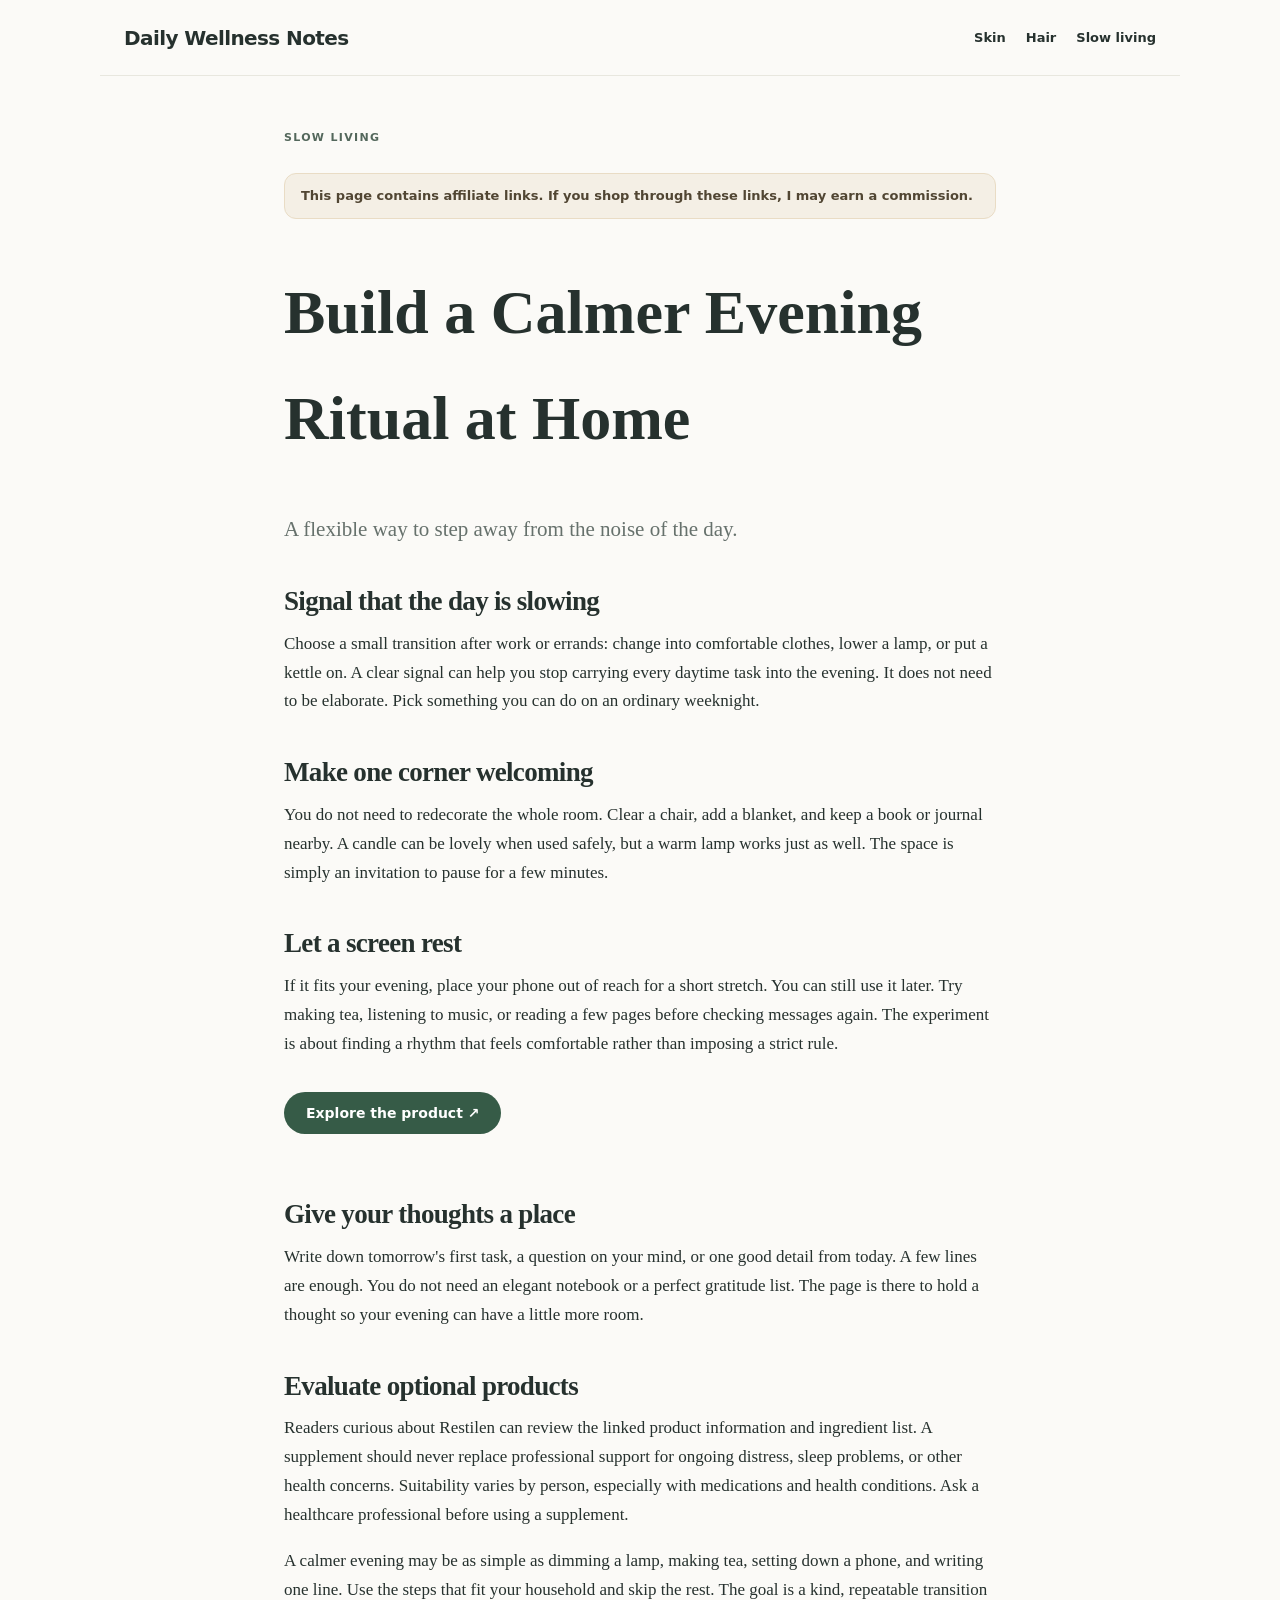
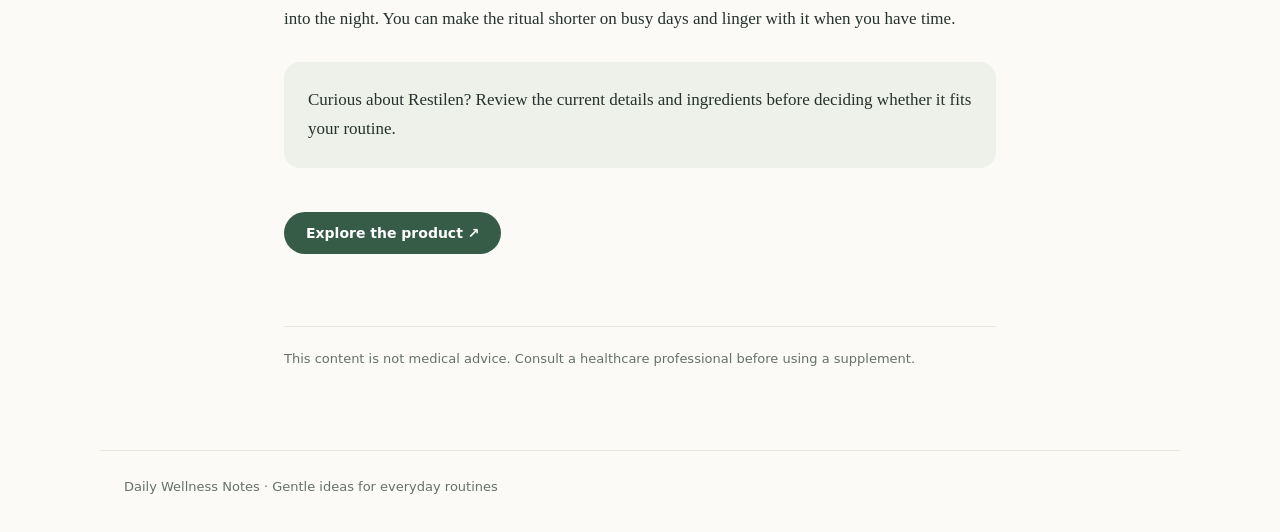
==== yazi/calm-evening-ritual.html @ 30ba21e3 "Create first seven-day Pinterest content batch" ====
<!doctype html>
<html lang="en"><head><meta charset="utf-8"><meta name="viewport" content="width=device-width, initial-scale=1">
<meta name="description" content="A flexible way to step away from the noise of the day."><link rel="canonical" href="https://dailywellnessnotes.github.io/notes/yazi/calm-evening-ritual.html">
<title>Build a Calmer Evening Ritual at Home | Daily Wellness Notes</title><style>
:root{--ink:#26312e;--muted:#66716c;--paper:#fbfaf7;--line:#e8e7df;--sage:#d9e2d4;--peach:#f5e4d8;--lilac:#ebe6ef}
*{box-sizing:border-box}html{scroll-behavior:smooth}body{margin:0;background:var(--paper);color:var(--ink);font:17px/1.7 Georgia,serif}
a{color:inherit}nav,.wrap,footer{max-width:1080px;margin:auto;padding:0 24px}nav{min-height:76px;display:flex;align-items:center;justify-content:space-between;gap:20px;border-bottom:1px solid var(--line)}
.brand{font:700 20px/1.2 system-ui,sans-serif;text-decoration:none;letter-spacing:-.03em}.navlinks{display:flex;gap:20px;font:600 13px system-ui,sans-serif}.navlinks a{text-decoration:none}
.hero{padding:74px 0 60px}.eyebrow,.pill{font:700 11px/1.4 system-ui,sans-serif;letter-spacing:.12em;text-transform:uppercase;color:#53675b}.hero h1,article h1{font-size:clamp(40px,6vw,72px);line-height:1.08;letter-spacing:-.05em;margin:12px 0 20px;font-weight:500;max-width:840px}
.lede{font-size:21px;line-height:1.55;color:var(--muted);max-width:650px}.disclosure{background:#f4efe5;border:1px solid #e9dcc5;border-radius:12px;padding:12px 16px;font:600 13px/1.5 system-ui,sans-serif;color:#514633;margin:28px 0}
.grid{display:grid;grid-template-columns:repeat(3,minmax(0,1fr));gap:22px;padding:0 0 80px}.card{display:block;text-decoration:none;border:1px solid var(--line);border-radius:18px;overflow:hidden;background:#fff;transition:transform .2s,box-shadow .2s}.card:hover{transform:translateY(-3px);box-shadow:0 12px 35px #20382a17}
.visual{height:190px;display:flex;align-items:end;padding:22px;background:var(--sage);font:500 28px/1.1 Georgia,serif;letter-spacing:-.04em}.visual.peach{background:linear-gradient(135deg,#f6e6d9,#f3d9c7)}.visual.sage{background:linear-gradient(135deg,#e5eadf,#cadbcd)}.visual.lilac{background:linear-gradient(135deg,#f0eaf2,#e0d9e8)}
.cardbody{padding:21px}.card h2{font-size:24px;line-height:1.2;letter-spacing:-.03em;margin:9px 0}.card p{font-size:15px;line-height:1.55;color:var(--muted);margin:0 0 15px}.read{font:700 13px system-ui,sans-serif;color:#37634c}
.article{max-width:760px;padding:54px 24px 80px;margin:auto}.article h1{font-size:clamp(39px,5vw,62px)}.article h2{font-size:27px;line-height:1.2;letter-spacing:-.025em;margin:40px 0 12px}.article p{margin:0 0 18px}.article .lede{font-size:21px}.cta{display:inline-block;background:#365b47;color:white;text-decoration:none;border-radius:999px;padding:13px 22px;font:700 14px system-ui,sans-serif;margin:16px 0 24px}.cta:hover{background:#284638}.product-note{background:#edf1e9;padding:24px;border-radius:16px;margin:28px 0}.product-note p{margin:0}.disclaimer{border-top:1px solid var(--line);padding-top:22px;margin-top:48px;color:var(--muted);font:13px/1.6 system-ui,sans-serif}footer{border-top:1px solid var(--line);padding-top:28px;padding-bottom:38px;color:var(--muted);font:13px system-ui,sans-serif}
@media(max-width:720px){nav{min-height:66px}.navlinks{gap:12px}.hero{padding:52px 0 42px}.grid{grid-template-columns:1fr;gap:16px}.visual{height:150px}.article{padding-top:38px}body{font-size:16px}}
</style></head>
<body><nav><a class="brand" href="https://dailywellnessnotes.github.io/notes/">Daily Wellness Notes</a><div class="navlinks"><a href="https://dailywellnessnotes.github.io/notes/#skin">Skin</a><a href="https://dailywellnessnotes.github.io/notes/#hair">Hair</a><a href="https://dailywellnessnotes.github.io/notes/#slow">Slow living</a></div></nav><main class="article"><div class="pill">Slow living</div><div class="disclosure">This page contains affiliate links. If you shop through these links, I may earn a commission.</div><h1>Build a Calmer Evening Ritual at Home</h1><p class="lede">A flexible way to step away from the noise of the day.</p><section><h2>Signal that the day is slowing</h2><p>Choose a small transition after work or errands: change into comfortable clothes, lower a lamp, or put a kettle on. A clear signal can help you stop carrying every daytime task into the evening. It does not need to be elaborate. Pick something you can do on an ordinary weeknight.</p></section><section><h2>Make one corner welcoming</h2><p>You do not need to redecorate the whole room. Clear a chair, add a blanket, and keep a book or journal nearby. A candle can be lovely when used safely, but a warm lamp works just as well. The space is simply an invitation to pause for a few minutes.</p></section><section><h2>Let a screen rest</h2><p>If it fits your evening, place your phone out of reach for a short stretch. You can still use it later. Try making tea, listening to music, or reading a few pages before checking messages again. The experiment is about finding a rhythm that feels comfortable rather than imposing a strict rule.</p></section><a class="cta" href="https://nplink.net/k0tsudy0" target="_blank" rel="sponsored nofollow noopener noreferrer">Explore the product ↗</a><section><h2>Give your thoughts a place</h2><p>Write down tomorrow&#x27;s first task, a question on your mind, or one good detail from today. A few lines are enough. You do not need an elegant notebook or a perfect gratitude list. The page is there to hold a thought so your evening can have a little more room.</p></section><section><h2>Evaluate optional products</h2><p>Readers curious about Restilen can review the linked product information and ingredient list. A supplement should never replace professional support for ongoing distress, sleep problems, or other health concerns. Suitability varies by person, especially with medications and health conditions. Ask a healthcare professional before using a supplement.</p></section><p>A calmer evening may be as simple as dimming a lamp, making tea, setting down a phone, and writing one line. Use the steps that fit your household and skip the rest. The goal is a kind, repeatable transition into the night. You can make the ritual shorter on busy days and linger with it when you have time.</p><div class="product-note"><p>Curious about Restilen? Review the current details and ingredients before deciding whether it fits your routine.</p></div><a class="cta" href="https://nplink.net/k0tsudy0" target="_blank" rel="sponsored nofollow noopener noreferrer">Explore the product ↗</a><div class="disclaimer">This content is not medical advice. Consult a healthcare professional before using a supplement.</div></main>
<footer>Daily Wellness Notes · Gentle ideas for everyday routines</footer></body></html>
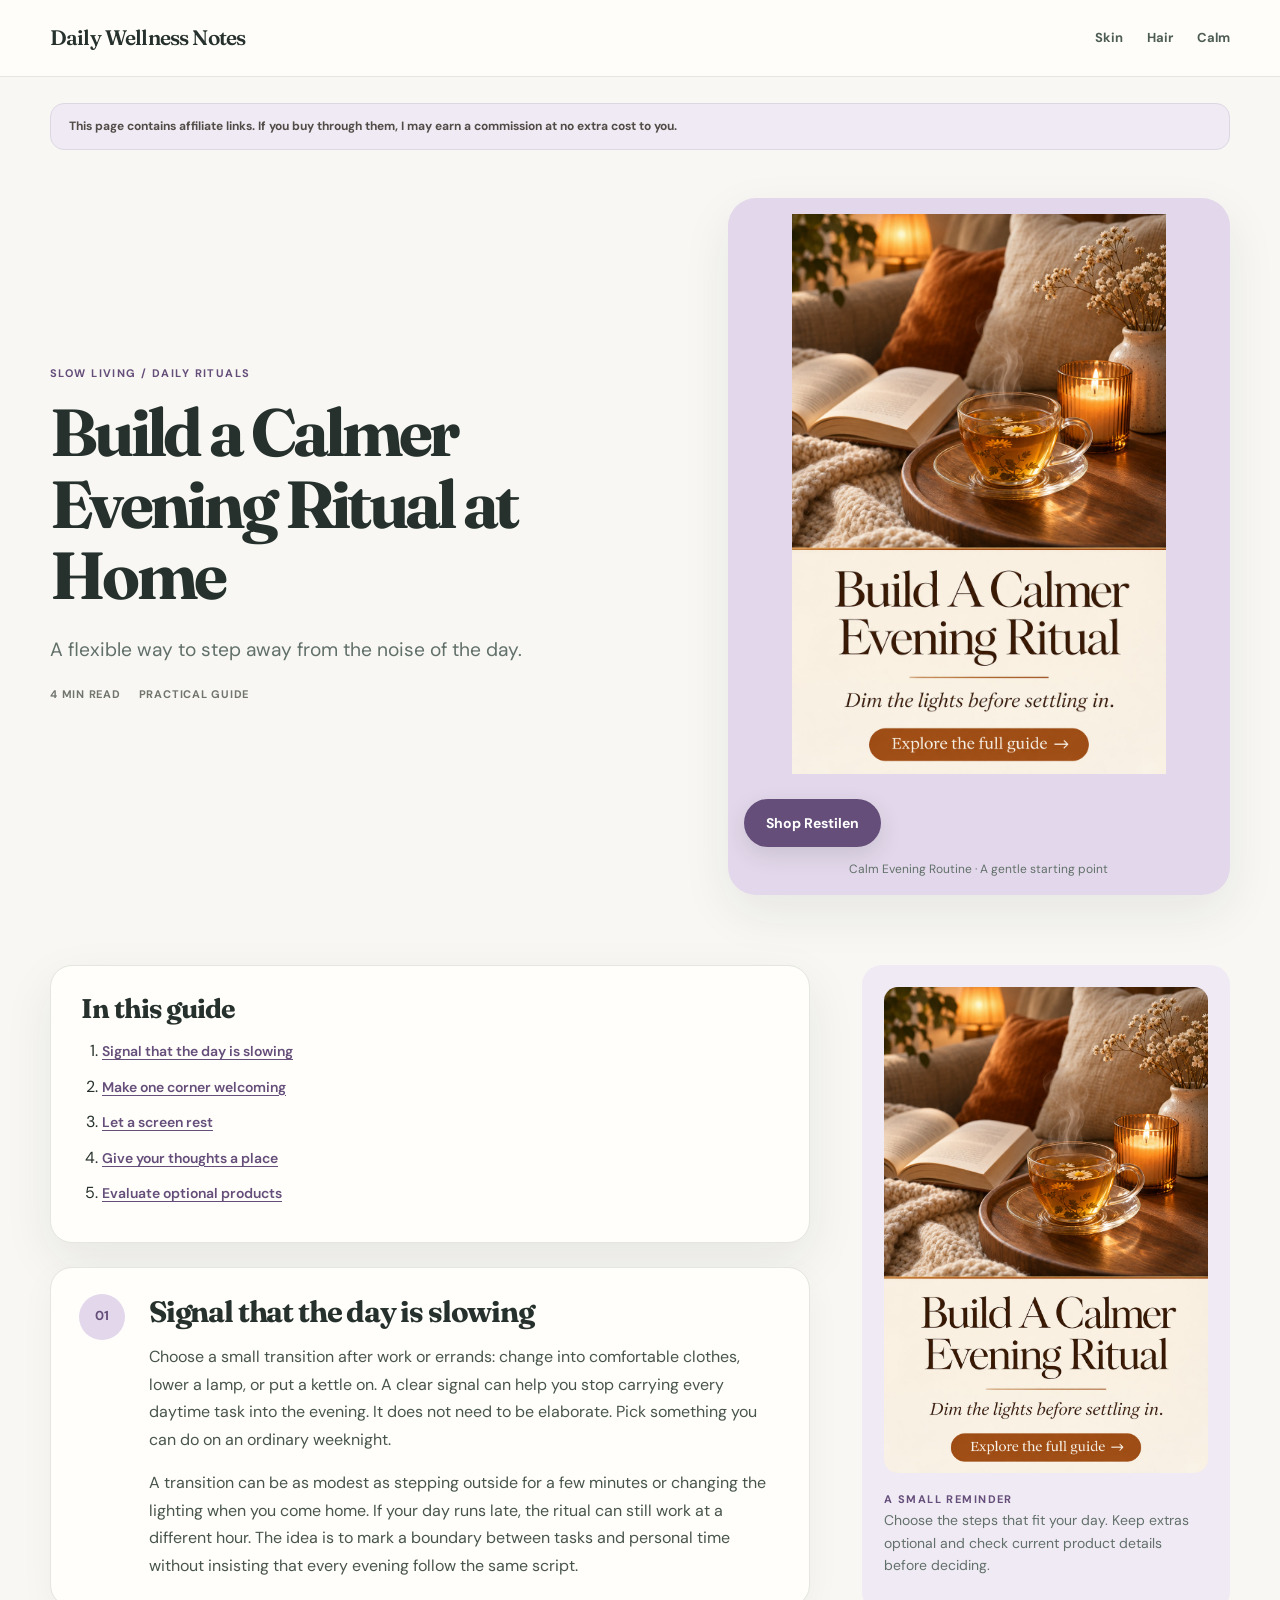
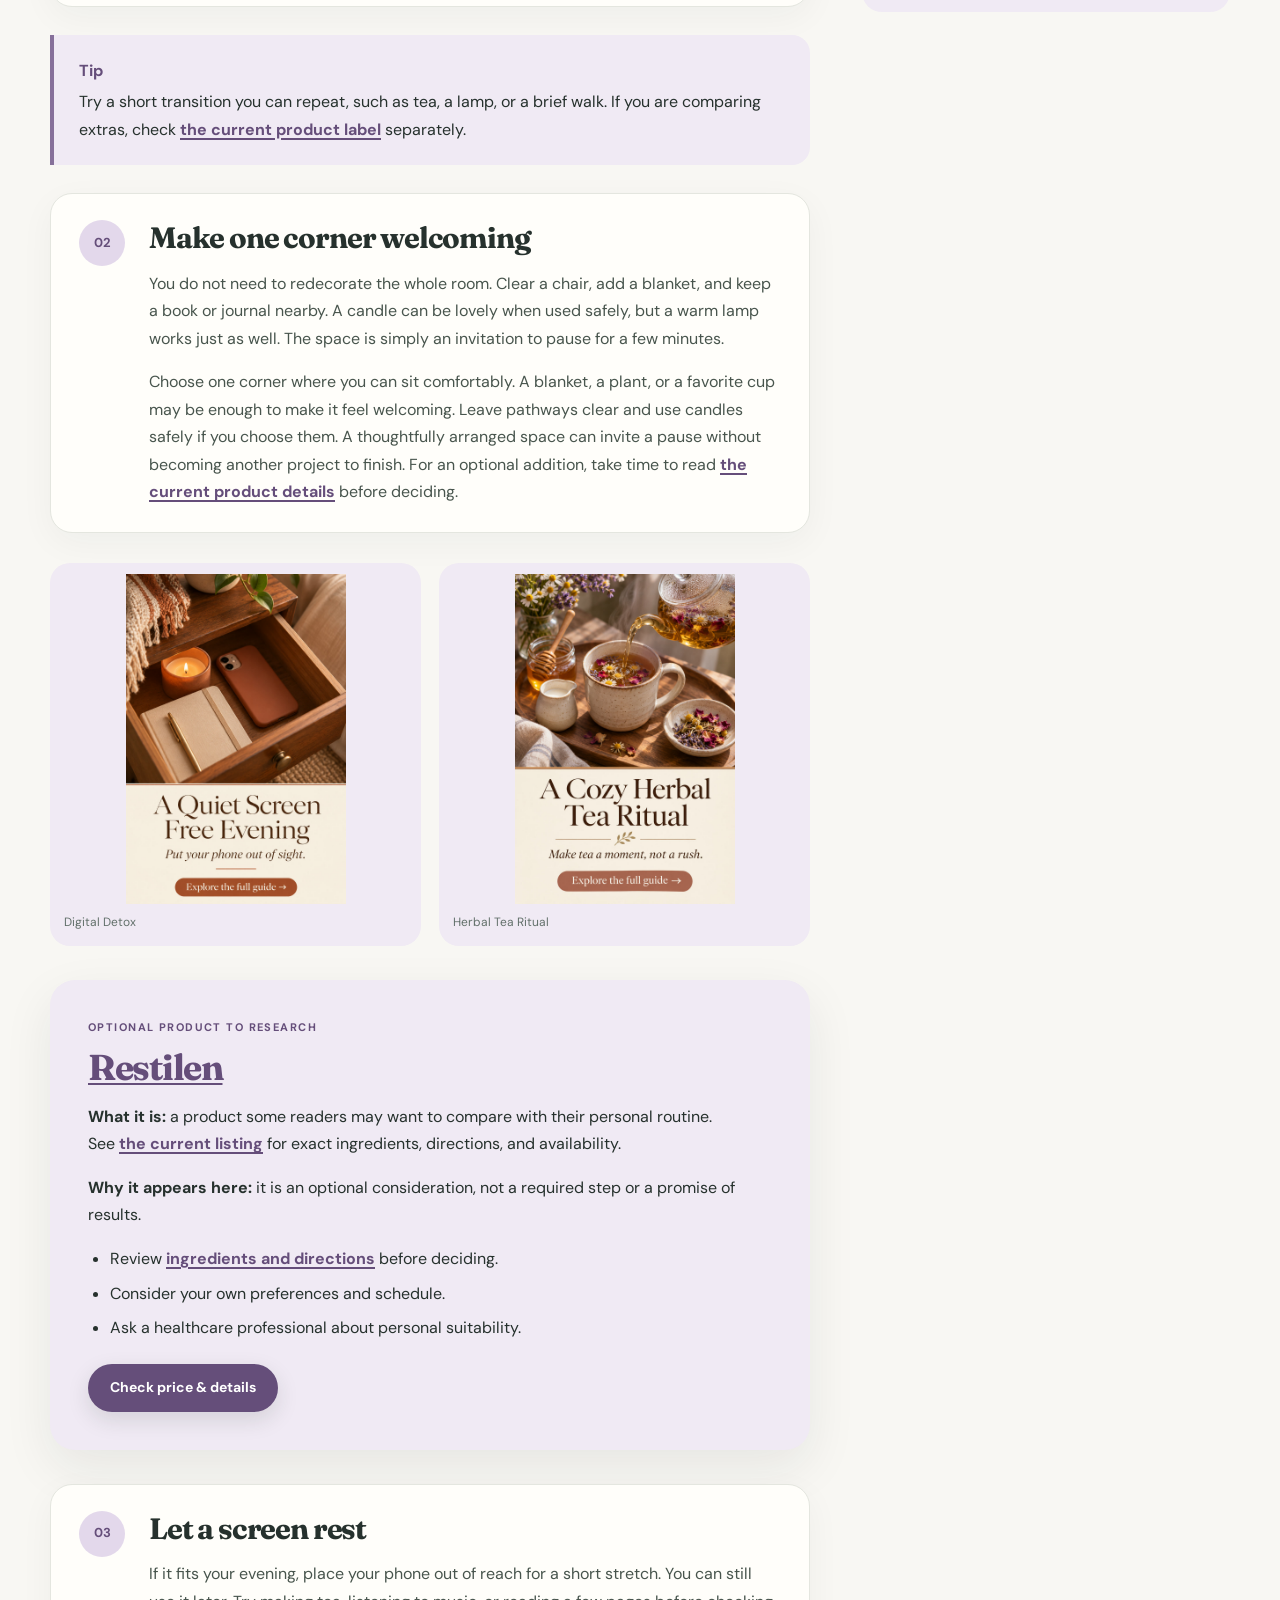
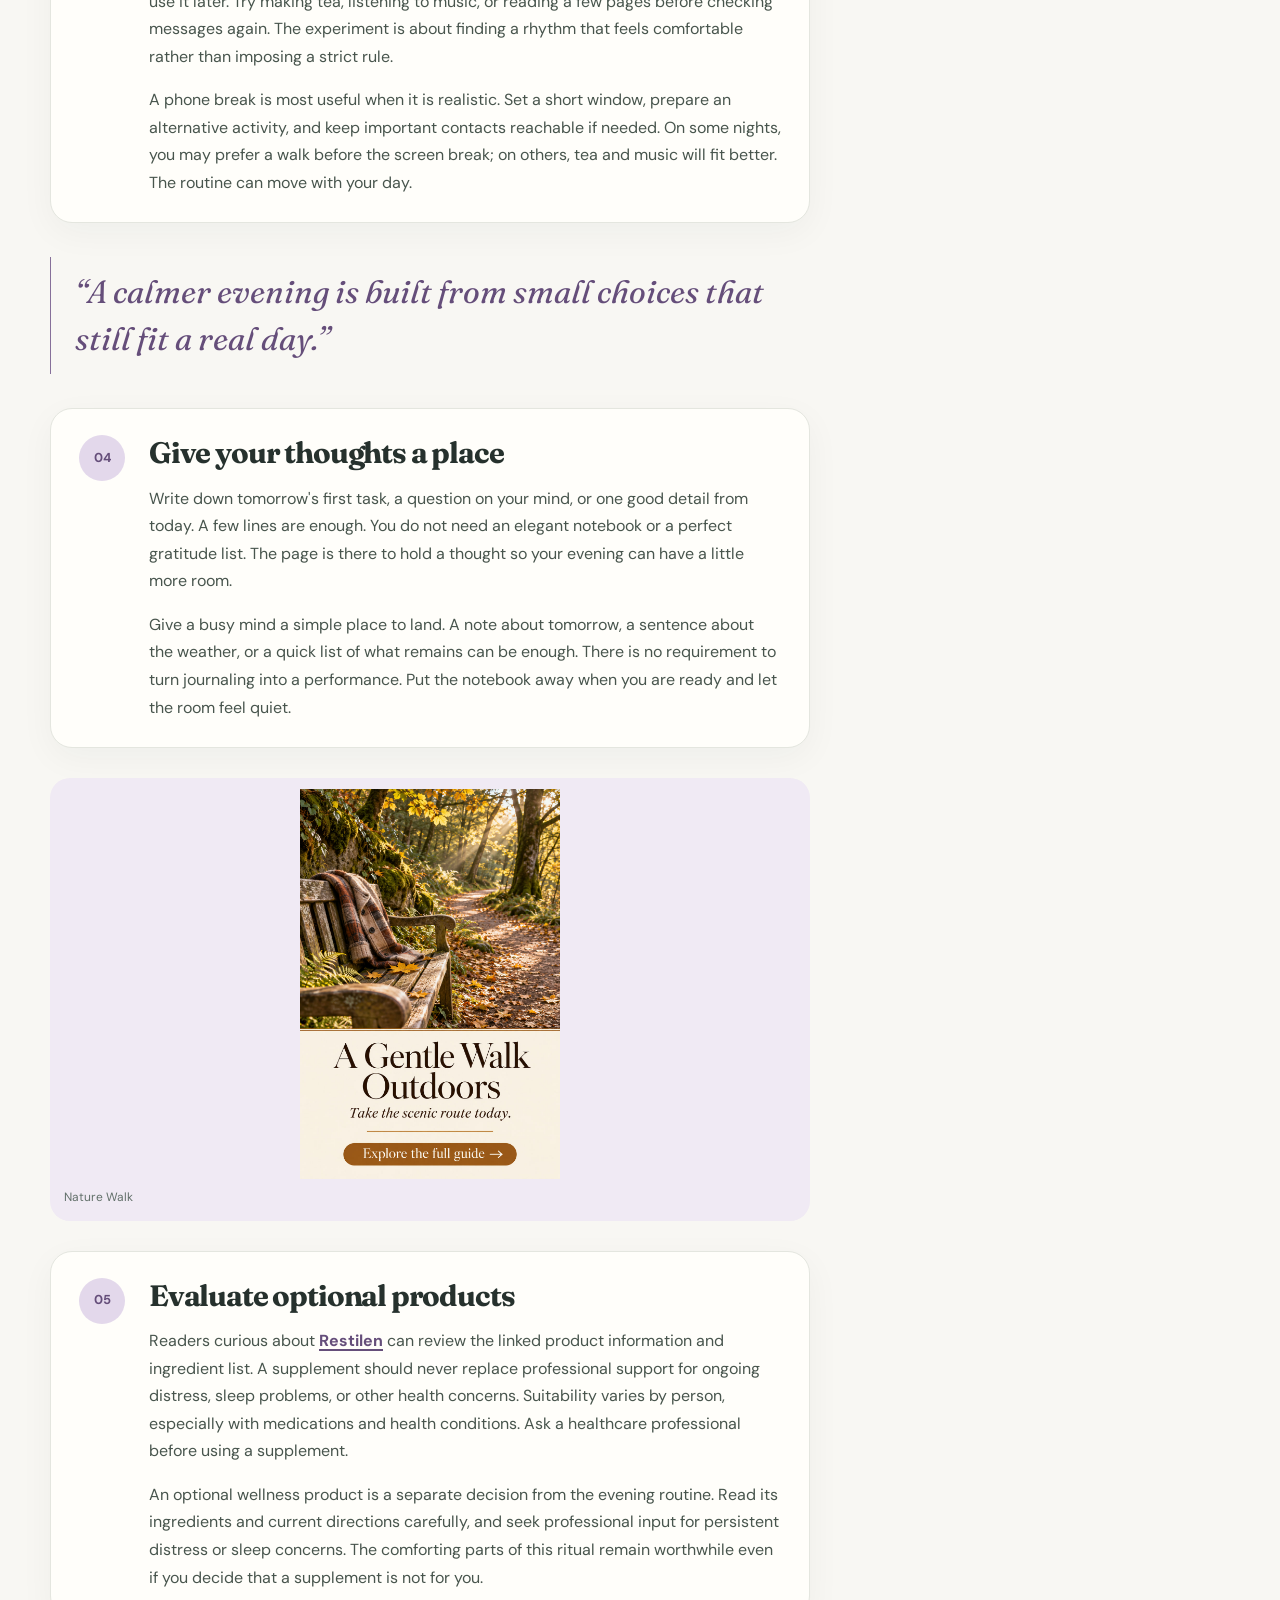
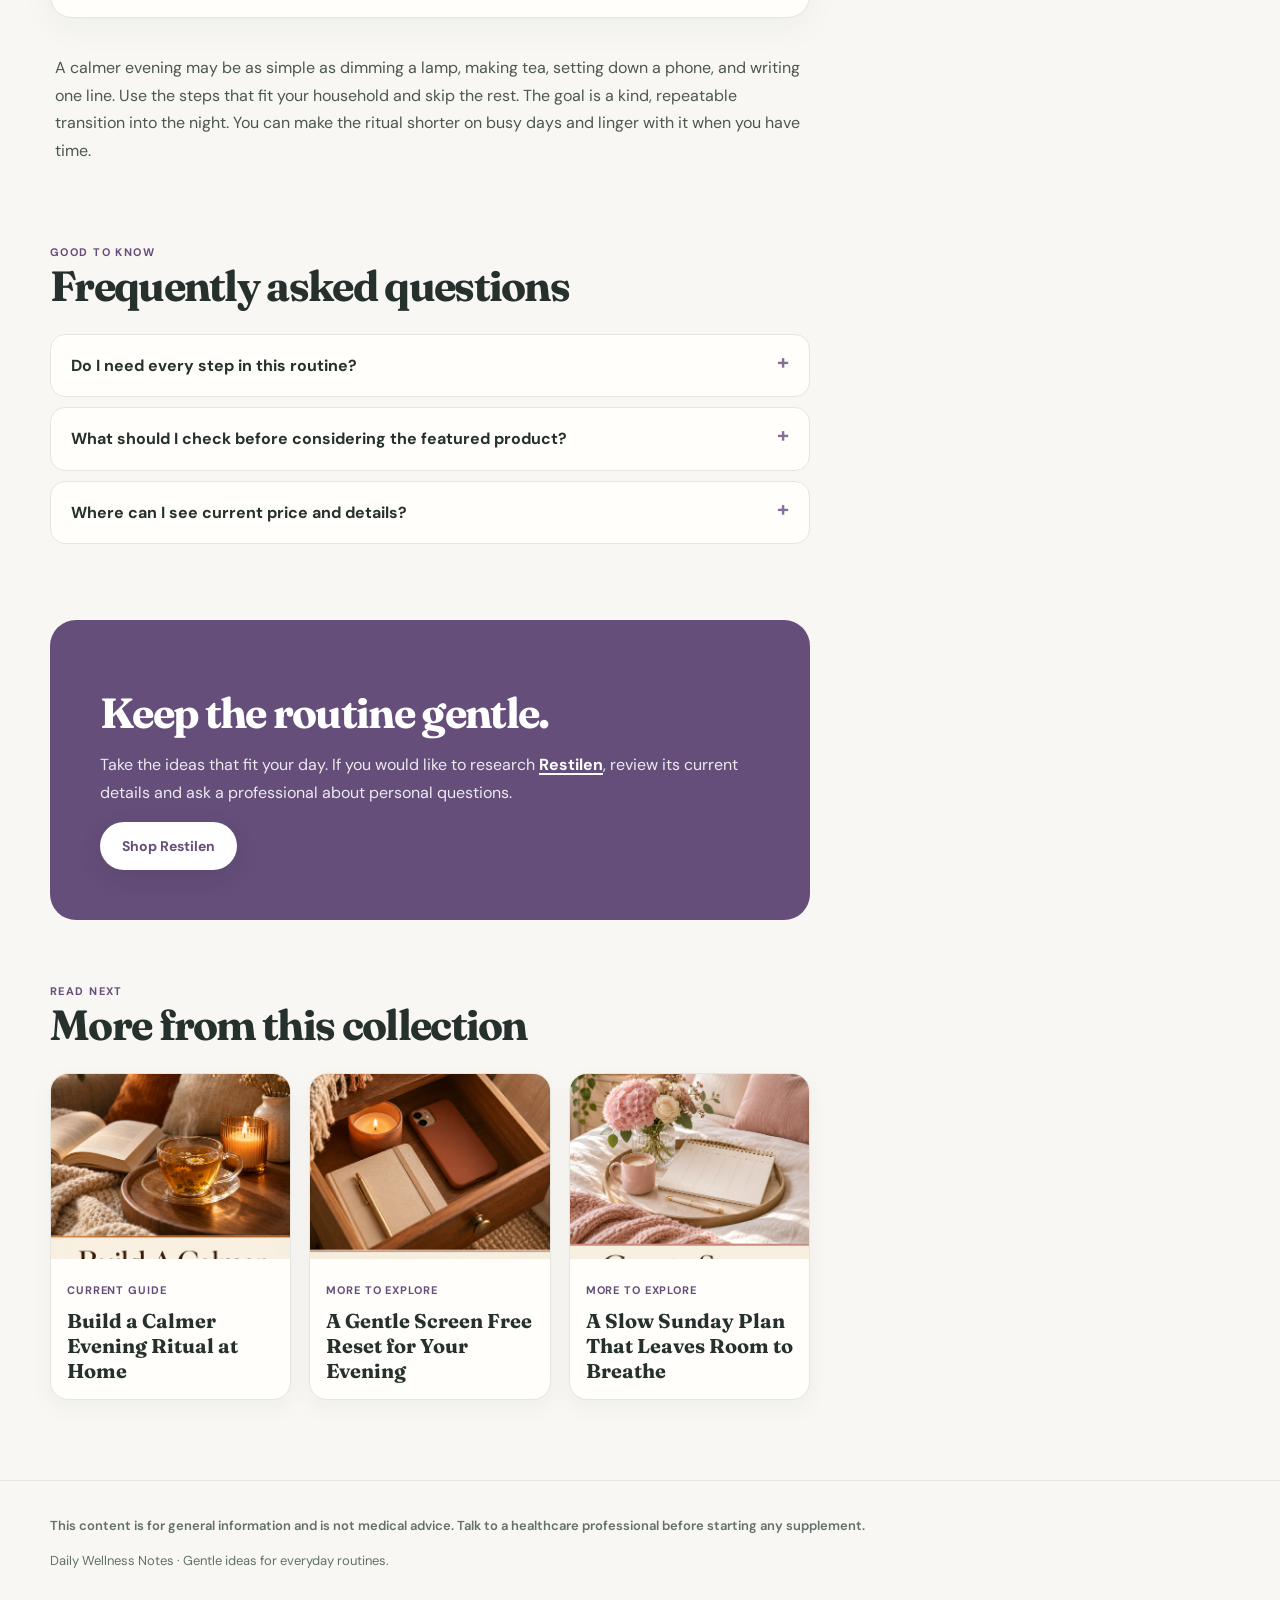
==== commit b4a9a336: "Upgrade existing affiliate guides to shared editorial layout" ====
--- a/yazi/calm-evening-ritual.html
+++ b/yazi/calm-evening-ritual.html
@@ -1,18 +1 @@
-<!doctype html>
-<html lang="en"><head><meta charset="utf-8"><meta name="viewport" content="width=device-width, initial-scale=1">
-<meta name="description" content="A flexible way to step away from the noise of the day."><link rel="canonical" href="https://dailywellnessnotes.github.io/notes/yazi/calm-evening-ritual.html">
-<title>Build a Calmer Evening Ritual at Home | Daily Wellness Notes</title><style>
-:root{--ink:#26312e;--muted:#66716c;--paper:#fbfaf7;--line:#e8e7df;--sage:#d9e2d4;--peach:#f5e4d8;--lilac:#ebe6ef}
-*{box-sizing:border-box}html{scroll-behavior:smooth}body{margin:0;background:var(--paper);color:var(--ink);font:17px/1.7 Georgia,serif}
-a{color:inherit}nav,.wrap,footer{max-width:1080px;margin:auto;padding:0 24px}nav{min-height:76px;display:flex;align-items:center;justify-content:space-between;gap:20px;border-bottom:1px solid var(--line)}
-.brand{font:700 20px/1.2 system-ui,sans-serif;text-decoration:none;letter-spacing:-.03em}.navlinks{display:flex;gap:20px;font:600 13px system-ui,sans-serif}.navlinks a{text-decoration:none}
-.hero{padding:74px 0 60px}.eyebrow,.pill{font:700 11px/1.4 system-ui,sans-serif;letter-spacing:.12em;text-transform:uppercase;color:#53675b}.hero h1,article h1{font-size:clamp(40px,6vw,72px);line-height:1.08;letter-spacing:-.05em;margin:12px 0 20px;font-weight:500;max-width:840px}
-.lede{font-size:21px;line-height:1.55;color:var(--muted);max-width:650px}.disclosure{background:#f4efe5;border:1px solid #e9dcc5;border-radius:12px;padding:12px 16px;font:600 13px/1.5 system-ui,sans-serif;color:#514633;margin:28px 0}
-.grid{display:grid;grid-template-columns:repeat(3,minmax(0,1fr));gap:22px;padding:0 0 80px}.card{display:block;text-decoration:none;border:1px solid var(--line);border-radius:18px;overflow:hidden;background:#fff;transition:transform .2s,box-shadow .2s}.card:hover{transform:translateY(-3px);box-shadow:0 12px 35px #20382a17}
-.visual{height:190px;display:flex;align-items:end;padding:22px;background:var(--sage);font:500 28px/1.1 Georgia,serif;letter-spacing:-.04em}.visual.peach{background:linear-gradient(135deg,#f6e6d9,#f3d9c7)}.visual.sage{background:linear-gradient(135deg,#e5eadf,#cadbcd)}.visual.lilac{background:linear-gradient(135deg,#f0eaf2,#e0d9e8)}
-.cardbody{padding:21px}.card h2{font-size:24px;line-height:1.2;letter-spacing:-.03em;margin:9px 0}.card p{font-size:15px;line-height:1.55;color:var(--muted);margin:0 0 15px}.read{font:700 13px system-ui,sans-serif;color:#37634c}
-.article{max-width:760px;padding:54px 24px 80px;margin:auto}.article h1{font-size:clamp(39px,5vw,62px)}.article h2{font-size:27px;line-height:1.2;letter-spacing:-.025em;margin:40px 0 12px}.article p{margin:0 0 18px}.article .lede{font-size:21px}.cta{display:inline-block;background:#365b47;color:white;text-decoration:none;border-radius:999px;padding:13px 22px;font:700 14px system-ui,sans-serif;margin:16px 0 24px}.cta:hover{background:#284638}.product-note{background:#edf1e9;padding:24px;border-radius:16px;margin:28px 0}.product-note p{margin:0}.disclaimer{border-top:1px solid var(--line);padding-top:22px;margin-top:48px;color:var(--muted);font:13px/1.6 system-ui,sans-serif}footer{border-top:1px solid var(--line);padding-top:28px;padding-bottom:38px;color:var(--muted);font:13px system-ui,sans-serif}
-@media(max-width:720px){nav{min-height:66px}.navlinks{gap:12px}.hero{padding:52px 0 42px}.grid{grid-template-columns:1fr;gap:16px}.visual{height:150px}.article{padding-top:38px}body{font-size:16px}}
-</style></head>
-<body><nav><a class="brand" href="https://dailywellnessnotes.github.io/notes/">Daily Wellness Notes</a><div class="navlinks"><a href="https://dailywellnessnotes.github.io/notes/#skin">Skin</a><a href="https://dailywellnessnotes.github.io/notes/#hair">Hair</a><a href="https://dailywellnessnotes.github.io/notes/#slow">Slow living</a></div></nav><main class="article"><div class="pill">Slow living</div><div class="disclosure">This page contains affiliate links. If you shop through these links, I may earn a commission.</div><h1>Build a Calmer Evening Ritual at Home</h1><p class="lede">A flexible way to step away from the noise of the day.</p><section><h2>Signal that the day is slowing</h2><p>Choose a small transition after work or errands: change into comfortable clothes, lower a lamp, or put a kettle on. A clear signal can help you stop carrying every daytime task into the evening. It does not need to be elaborate. Pick something you can do on an ordinary weeknight.</p></section><section><h2>Make one corner welcoming</h2><p>You do not need to redecorate the whole room. Clear a chair, add a blanket, and keep a book or journal nearby. A candle can be lovely when used safely, but a warm lamp works just as well. The space is simply an invitation to pause for a few minutes.</p></section><section><h2>Let a screen rest</h2><p>If it fits your evening, place your phone out of reach for a short stretch. You can still use it later. Try making tea, listening to music, or reading a few pages before checking messages again. The experiment is about finding a rhythm that feels comfortable rather than imposing a strict rule.</p></section><a class="cta" href="https://nplink.net/k0tsudy0" target="_blank" rel="sponsored nofollow noopener noreferrer">Explore the product ↗</a><section><h2>Give your thoughts a place</h2><p>Write down tomorrow&#x27;s first task, a question on your mind, or one good detail from today. A few lines are enough. You do not need an elegant notebook or a perfect gratitude list. The page is there to hold a thought so your evening can have a little more room.</p></section><section><h2>Evaluate optional products</h2><p>Readers curious about Restilen can review the linked product information and ingredient list. A supplement should never replace professional support for ongoing distress, sleep problems, or other health concerns. Suitability varies by person, especially with medications and health conditions. Ask a healthcare professional before using a supplement.</p></section><p>A calmer evening may be as simple as dimming a lamp, making tea, setting down a phone, and writing one line. Use the steps that fit your household and skip the rest. The goal is a kind, repeatable transition into the night. You can make the ritual shorter on busy days and linger with it when you have time.</p><div class="product-note"><p>Curious about Restilen? Review the current details and ingredients before deciding whether it fits your routine.</p></div><a class="cta" href="https://nplink.net/k0tsudy0" target="_blank" rel="sponsored nofollow noopener noreferrer">Explore the product ↗</a><div class="disclaimer">This content is not medical advice. Consult a healthcare professional before using a supplement.</div></main>
-<footer>Daily Wellness Notes · Gentle ideas for everyday routines</footer></body></html>+<!doctype html><html lang="en"><head><meta charset="utf-8"><meta name="viewport" content="width=device-width, initial-scale=1"><meta name="description" content="A flexible way to step away from the noise of the day."><link rel="canonical" href="https://dailywellnessnotes.github.io/notes/yazi/calm-evening-ritual.html"><link rel="stylesheet" href="../style.css"><title>Build a Calmer Evening Ritual at Home | Daily Wellness Notes</title></head><body class="theme-calm article-page"><nav class="site-nav"><div class="wrap site-nav__inner"><a class="brand" href="https://dailywellnessnotes.github.io/notes/">Daily Wellness Notes</a><div class="nav-links"><a href="https://dailywellnessnotes.github.io/notes/#skin">Skin</a><a href="https://dailywellnessnotes.github.io/notes/#hair">Hair</a><a href="https://dailywellnessnotes.github.io/notes/#calm">Calm</a></div></div></nav><div class="affiliate-disclosure">This page contains affiliate links. If you buy through them, I may earn a commission at no extra cost to you.</div><header class="wrap article-hero"><div class="hero-copy"><div class="eyebrow">Slow living / Daily rituals</div><h1>Build a Calmer Evening Ritual at Home</h1><p class="lede">A flexible way to step away from the noise of the day.</p><div class="read-meta"><span>4 min read</span><span>Practical guide</span></div></div><figure class="hero-media"><img src="https://dailywellnessnotes.github.io/notes/images/2026-11-11-stres-01.jpg" alt="Editorial pin artwork showing steaming herbal tea and candle beside open book on cozy sofa." loading="lazy"><div class="hero-actions"><a class="btn affiliate-button" href="https://nplink.net/k0tsudy0" target="_blank" rel="sponsored nofollow noopener">Shop Restilen</a></div><figcaption>Calm Evening Routine · A gentle starting point</figcaption></figure></header><main class="wrap article-layout"><div class="article-main"><section class="toc" aria-label="In this guide"><h2>In this guide</h2><ol><li><a href="#step-1">Signal that the day is slowing</a></li><li><a href="#step-2">Make one corner welcoming</a></li><li><a href="#step-3">Let a screen rest</a></li><li><a href="#step-4">Give your thoughts a place</a></li><li><a href="#step-5">Evaluate optional products</a></li></ol></section><section class="step-card" id="step-1"><div class="step-badge">01</div><div><h2>Signal that the day is slowing</h2><p>Choose a small transition after work or errands: change into comfortable clothes, lower a lamp, or put a kettle on. A clear signal can help you stop carrying every daytime task into the evening. It does not need to be elaborate. Pick something you can do on an ordinary weeknight.</p><p>A transition can be as modest as stepping outside for a few minutes or changing the lighting when you come home. If your day runs late, the ritual can still work at a different hour. The idea is to mark a boundary between tasks and personal time without insisting that every evening follow the same script.</p></div></section><aside class="tip-box"><strong>Tip</strong><p>Try a short transition you can repeat, such as tea, a lamp, or a brief walk. If you are comparing extras, check <a class="text-link" href="https://nplink.net/k0tsudy0" target="_blank" rel="sponsored nofollow noopener">the current product label</a> separately.</p></aside><section class="step-card" id="step-2"><div class="step-badge">02</div><div><h2>Make one corner welcoming</h2><p>You do not need to redecorate the whole room. Clear a chair, add a blanket, and keep a book or journal nearby. A candle can be lovely when used safely, but a warm lamp works just as well. The space is simply an invitation to pause for a few minutes.</p><p>Choose one corner where you can sit comfortably. A blanket, a plant, or a favorite cup may be enough to make it feel welcoming. Leave pathways clear and use candles safely if you choose them. A thoughtfully arranged space can invite a pause without becoming another project to finish. For an optional addition, take time to read <a class="text-link" href="https://nplink.net/k0tsudy0" target="_blank" rel="sponsored nofollow noopener">the current product details</a> before deciding.</p></div></section><div class="article-figure"><figure><img src="https://dailywellnessnotes.github.io/notes/images/2026-11-12-stres-02.jpg" alt="Editorial pin artwork showing phone face down in drawer beside paper journal and candle." loading="lazy"><figcaption>Digital Detox</figcaption></figure><figure><img src="https://dailywellnessnotes.github.io/notes/images/2026-11-15-stres-02.jpg" alt="Editorial pin artwork showing teapot pouring herbal tea into ceramic mug with dried flowers." loading="lazy"><figcaption>Herbal Tea Ritual</figcaption></figure></div><section class="product-card" aria-label="Featured product"><div class="eyebrow">Optional product to research</div><h2><a class="text-link" href="https://nplink.net/k0tsudy0" target="_blank" rel="sponsored nofollow noopener">Restilen</a></h2><p><strong>What it is:</strong> a product some readers may want to compare with their personal routine. See <a class="text-link" href="https://nplink.net/k0tsudy0" target="_blank" rel="sponsored nofollow noopener">the current listing</a> for exact ingredients, directions, and availability.</p><p><strong>Why it appears here:</strong> it is an optional consideration, not a required step or a promise of results.</p><ul><li>Review <a class="text-link" href="https://nplink.net/k0tsudy0" target="_blank" rel="sponsored nofollow noopener">ingredients and directions</a> before deciding.</li><li>Consider your own preferences and schedule.</li><li>Ask a healthcare professional about personal suitability.</li></ul><a class="btn affiliate-button" href="https://nplink.net/k0tsudy0" target="_blank" rel="sponsored nofollow noopener">Check price &amp; details</a></section><section class="step-card" id="step-3"><div class="step-badge">03</div><div><h2>Let a screen rest</h2><p>If it fits your evening, place your phone out of reach for a short stretch. You can still use it later. Try making tea, listening to music, or reading a few pages before checking messages again. The experiment is about finding a rhythm that feels comfortable rather than imposing a strict rule.</p><p>A phone break is most useful when it is realistic. Set a short window, prepare an alternative activity, and keep important contacts reachable if needed. On some nights, you may prefer a walk before the screen break; on others, tea and music will fit better. The routine can move with your day.</p></div></section><blockquote class="pullquote">“A calmer evening is built from small choices that still fit a real day.”</blockquote><section class="step-card" id="step-4"><div class="step-badge">04</div><div><h2>Give your thoughts a place</h2><p>Write down tomorrow&#x27;s first task, a question on your mind, or one good detail from today. A few lines are enough. You do not need an elegant notebook or a perfect gratitude list. The page is there to hold a thought so your evening can have a little more room.</p><p>Give a busy mind a simple place to land. A note about tomorrow, a sentence about the weather, or a quick list of what remains can be enough. There is no requirement to turn journaling into a performance. Put the notebook away when you are ready and let the room feel quiet.</p></div></section><div class="article-figure article-figure--single"><figure><img src="https://dailywellnessnotes.github.io/notes/images/2026-11-17-stres-01.jpg" alt="Editorial pin artwork showing leafy woodland path with warm sunlight, cozy jacket draped over bench." loading="lazy"><figcaption>Nature Walk</figcaption></figure></div><section class="step-card" id="step-5"><div class="step-badge">05</div><div><h2>Evaluate optional products</h2><p>Readers curious about <a class="text-link" href="https://nplink.net/k0tsudy0" target="_blank" rel="sponsored nofollow noopener">Restilen</a> can review the linked product information and ingredient list. A supplement should never replace professional support for ongoing distress, sleep problems, or other health concerns. Suitability varies by person, especially with medications and health conditions. Ask a healthcare professional before using a supplement.</p><p>An optional wellness product is a separate decision from the evening routine. Read its ingredients and current directions carefully, and seek professional input for persistent distress or sleep concerns. The comforting parts of this ritual remain worthwhile even if you decide that a supplement is not for you.</p></div></section><p class="closing-copy">A calmer evening may be as simple as dimming a lamp, making tea, setting down a phone, and writing one line. Use the steps that fit your household and skip the rest. The goal is a kind, repeatable transition into the night. You can make the ritual shorter on busy days and linger with it when you have time.</p><section class="faq" id="faq"><div class="eyebrow">Good to know</div><h2>Frequently asked questions</h2><details><summary>Do I need every step in this routine?</summary><p>No. Start with the part that fits your day and adjust the rest to your preferences. A comfortable, repeatable routine is more useful than a perfect checklist.</p></details><details><summary>What should I check before considering the featured product?</summary><p>Read the current <a class="text-link" href="https://nplink.net/k0tsudy0" target="_blank" rel="sponsored nofollow noopener">Restilen</a> ingredients and directions. Your medications, health conditions, and personal needs may affect whether a supplement is appropriate.</p></details><details><summary>Where can I see current price and details?</summary><p>Use <a class="text-link" href="https://nplink.net/k0tsudy0" target="_blank" rel="sponsored nofollow noopener">the current product page</a> to review up-to-date information. Ask a healthcare professional before starting any supplement.</p></details></section><section class="final-cta"><div class="eyebrow">Make it your own</div><h2>Keep the routine gentle.</h2><p>Take the ideas that fit your day. If you would like to research <a class="text-link" href="https://nplink.net/k0tsudy0" target="_blank" rel="sponsored nofollow noopener">Restilen</a>, review its current details and ask a professional about personal questions.</p><a class="btn btn--light affiliate-button" href="https://nplink.net/k0tsudy0" target="_blank" rel="sponsored nofollow noopener">Shop Restilen</a></section><section class="related"><div class="eyebrow">Read next</div><h2>More from this collection</h2><div class="related-grid"><a class="related-card" href="https://dailywellnessnotes.github.io/notes/yazi/calm-evening-ritual.html"><img src="https://dailywellnessnotes.github.io/notes/images/2026-11-11-stres-01.jpg" alt="Editorial pin artwork showing steaming herbal tea and candle beside open book on cozy sofa." loading="lazy"><div class="related-card__body"><span>Current guide</span><h3>Build a Calmer Evening Ritual at Home</h3></div></a><a class="related-card" href="https://dailywellnessnotes.github.io/notes/yazi/screen-free-reset.html"><img src="https://dailywellnessnotes.github.io/notes/images/2026-11-12-stres-02.jpg" alt="Editorial pin artwork showing phone face down in drawer beside paper journal and candle." loading="lazy"><div class="related-card__body"><span>More to explore</span><h3>A Gentle Screen Free Reset for Your Evening</h3></div></a><a class="related-card" href="https://dailywellnessnotes.github.io/notes/yazi/slow-sunday-plan.html"><img src="https://dailywellnessnotes.github.io/notes/images/2026-11-17-stres-02.jpg" alt="Editorial pin artwork showing freshly made bed, flowers and blank weekly planner on tray." loading="lazy"><div class="related-card__body"><span>More to explore</span><h3>A Slow Sunday Plan That Leaves Room to Breathe</h3></div></a></div></section></div><aside class="article-aside"><div class="aside-card"><img src="https://dailywellnessnotes.github.io/notes/images/2026-11-11-stres-01.jpg" alt="Editorial pin artwork showing steaming herbal tea and candle beside open book on cozy sofa." loading="lazy"><div class="kicker">A small reminder</div><p>Choose the steps that fit your day. Keep extras optional and check current product details before deciding.</p></div></aside></main><div class="mobile-shop"><span>Explore the optional product</span><a class="btn affiliate-button" href="https://nplink.net/k0tsudy0" target="_blank" rel="sponsored nofollow noopener">Shop Restilen</a></div><footer class="site-footer"><div class="wrap"><p class="medical-note">This content is for general information and is not medical advice. Talk to a healthcare professional before starting any supplement.</p><p>Daily Wellness Notes · Gentle ideas for everyday routines.</p></div></footer></body></html>
--- a/style.css
+++ b/style.css
@@ -0,0 +1,275 @@
+@import url("https://fonts.googleapis.com/css2?family=DM+Sans:wght@400;500;600;700&family=Fraunces:opsz,wght@9..144,400;9..144,500;9..144,600&display=swap");
+
+:root {
+  --ink: #26312d;
+  --muted: #62706a;
+  --paper: #f8f7f3;
+  --surface: #fffefa;
+  --line: #e4e6df;
+  --accent: #8d6a57;
+  --accent-dark: #684635;
+  --tint: #f6e7e1;
+  --tint-strong: #efd3ca;
+  --shadow: 0 18px 50px rgba(29, 44, 36, .08);
+}
+
+.theme-skin { --accent: #b4685d; --accent-dark: #8b463e; --tint: #f9e8e3; --tint-strong: #f2d5cd; }
+.theme-hair { --accent: #5f806b; --accent-dark: #3d624c; --tint: #e9f0e7; --tint-strong: #d5e3d3; }
+.theme-calm { --accent: #86709a; --accent-dark: #654e7a; --tint: #f0eaf4; --tint-strong: #e3d8eb; }
+
+* { box-sizing: border-box; }
+html { scroll-behavior: smooth; }
+body {
+  margin: 0;
+  overflow-x: hidden;
+  background: var(--paper);
+  color: var(--ink);
+  font: 400 16px/1.72 "DM Sans", Arial, sans-serif;
+}
+img { display: block; max-width: 100%; }
+a { color: inherit; }
+button, a { -webkit-tap-highlight-color: transparent; }
+:focus-visible { outline: 3px solid var(--accent); outline-offset: 3px; }
+.wrap { width: min(100% - 40px, 1180px); margin-inline: auto; }
+
+.site-nav {
+  border-bottom: 1px solid var(--line);
+  background: rgba(255, 254, 250, .94);
+}
+.site-nav__inner {
+  min-height: 76px;
+  display: flex;
+  align-items: center;
+  justify-content: space-between;
+  gap: 24px;
+}
+.brand {
+  color: var(--ink);
+  font: 600 21px/1.1 "Fraunces", Georgia, serif;
+  letter-spacing: -.04em;
+  text-decoration: none;
+}
+.nav-links { display: flex; flex-wrap: wrap; gap: 8px 24px; }
+.nav-links a {
+  color: #4d5d55;
+  font-size: 13px;
+  font-weight: 700;
+  text-decoration: none;
+}
+.nav-links a:hover { color: var(--accent-dark); }
+
+.affiliate-disclosure {
+  width: min(100% - 40px, 1180px);
+  margin: 26px auto 0;
+  padding: 13px 18px;
+  border: 1px solid color-mix(in srgb, var(--accent) 28%, white);
+  border-radius: 14px;
+  background: var(--tint);
+  color: #514c47;
+  font-size: 12px;
+  font-weight: 700;
+  line-height: 1.55;
+}
+.eyebrow, .read-meta, .kicker {
+  font-size: 11px;
+  font-weight: 700;
+  letter-spacing: .13em;
+  text-transform: uppercase;
+  color: var(--accent-dark);
+}
+h1, h2, h3, blockquote { font-family: "Fraunces", Georgia, serif; }
+h1 { letter-spacing: -.055em; line-height: 1.08; }
+h2 { letter-spacing: -.04em; line-height: 1.18; }
+p { margin: 0 0 1em; }
+.lede { color: var(--muted); font-size: clamp(17px, 1.5vw, 20px); line-height: 1.65; }
+.text-link {
+  color: var(--accent-dark);
+  font-weight: 700;
+  text-decoration-thickness: 1.5px;
+  text-underline-offset: 3px;
+}
+.text-link:hover { color: var(--ink); }
+.btn {
+  display: inline-flex;
+  align-items: center;
+  justify-content: center;
+  min-height: 48px;
+  padding: 12px 22px;
+  border-radius: 999px;
+  background: var(--accent-dark);
+  box-shadow: 0 8px 22px rgba(29, 44, 36, .13);
+  color: white;
+  font-size: 14px;
+  font-weight: 700;
+  line-height: 1.3;
+  text-align: center;
+  text-decoration: none;
+  transition: transform .2s ease, box-shadow .2s ease;
+}
+.btn:hover { transform: translateY(-2px); box-shadow: 0 12px 26px rgba(29, 44, 36, .18); }
+.btn--light { background: white; color: var(--accent-dark); }
+
+.article-hero {
+  display: grid;
+  grid-template-columns: minmax(0, 1.1fr) minmax(300px, .9fr);
+  gap: clamp(30px, 5vw, 78px);
+  align-items: center;
+  padding-block: 48px 70px;
+}
+.article-hero h1 { max-width: 670px; margin: 14px 0 22px; font-size: clamp(43px, 5.2vw, 76px); }
+.read-meta { display: flex; gap: 18px; margin-bottom: 25px; color: #71756e; letter-spacing: .07em; }
+.hero-media { margin: 0; padding: 16px; border-radius: 28px; background: var(--tint-strong); box-shadow: var(--shadow); }
+.hero-media img { width: 100%; max-height: 560px; object-fit: contain; border-radius: 18px; }
+.hero-media figcaption { margin-top: 12px; font-size: 12px; color: var(--muted); text-align: center; }
+.hero-actions { margin-top: 25px; }
+
+.article-layout { display: grid; grid-template-columns: minmax(0, 760px) minmax(220px, 1fr); gap: 52px; align-items: start; }
+.article-main { min-width: 0; }
+.toc {
+  padding: 27px 30px;
+  border: 1px solid var(--line);
+  border-radius: 22px;
+  background: var(--surface);
+  box-shadow: var(--shadow);
+}
+.toc h2 { margin: 0 0 12px; font-size: 27px; }
+.toc ol { margin: 0; padding-left: 21px; }
+.toc li { margin: 8px 0; }
+.toc a { color: var(--accent-dark); font-size: 14px; font-weight: 600; text-underline-offset: 3px; }
+.article-aside { position: sticky; top: 26px; }
+.aside-card { border-radius: 20px; background: var(--tint); padding: 22px; }
+.aside-card p { color: var(--muted); font-size: 14px; line-height: 1.6; }
+.aside-card img { width: 100%; border-radius: 14px; margin-bottom: 17px; }
+
+.step-card {
+  display: grid;
+  grid-template-columns: 54px minmax(0, 1fr);
+  gap: 16px;
+  margin: 24px 0;
+  padding: 26px 28px;
+  border: 1px solid var(--line);
+  border-radius: 22px;
+  background: var(--surface);
+  box-shadow: 0 10px 35px rgba(29, 44, 36, .045);
+  scroll-margin-top: 24px;
+}
+.step-badge {
+  display: grid;
+  place-items: center;
+  width: 46px;
+  height: 46px;
+  border-radius: 50%;
+  background: var(--tint-strong);
+  color: var(--accent-dark);
+  font-weight: 700;
+  font-size: 13px;
+}
+.step-card h2 { margin: 1px 0 14px; font-size: clamp(26px, 2.3vw, 34px); }
+.step-card p { color: #48554d; }
+.step-card p:last-child { margin-bottom: 0; }
+.article-figure { margin: 30px 0; display: grid; grid-template-columns: 1fr 1fr; gap: 18px; }
+.article-figure figure { margin: 0; padding: 11px; border-radius: 20px; background: var(--tint); }
+.article-figure img { width: 100%; height: 330px; object-fit: contain; border-radius: 13px; }
+.article-figure figcaption { padding: 8px 3px 2px; color: var(--muted); font-size: 12px; }
+.article-figure--single { grid-template-columns: 1fr; }
+.article-figure--single img { height: 390px; }
+.tip-box { margin: 28px 0; padding: 22px 25px; border-left: 4px solid var(--accent); border-radius: 0 18px 18px 0; background: var(--tint); }
+.tip-box strong { color: var(--accent-dark); }
+.tip-box p { margin: 4px 0 0; }
+.pullquote { margin: 34px 0; padding: 12px 24px; border-left: 1px solid var(--accent); color: var(--accent-dark); font-size: clamp(24px, 2.5vw, 33px); font-style: italic; line-height: 1.45; }
+.product-card { margin: 34px 0; padding: clamp(25px, 4vw, 38px); border-radius: 25px; background: var(--tint); box-shadow: var(--shadow); }
+.product-card h2 { font-size: 36px; margin: 10px 0 14px; }
+.product-card p { max-width: 650px; }
+.product-card ul { padding-left: 22px; margin: 16px 0 22px; }
+.product-card li { margin: 7px 0; }
+.closing-copy { padding: 12px 5px 5px; color: #4b5750; }
+
+.faq { padding: 58px 0 18px; }
+.faq h2, .related h2 { font-size: clamp(32px, 3.3vw, 45px); margin: 0 0 22px; }
+.faq details { margin: 10px 0; border: 1px solid var(--line); border-radius: 15px; background: var(--surface); }
+.faq summary { cursor: pointer; padding: 17px 20px; font-weight: 700; list-style: none; }
+.faq summary::after { content: "+"; float: right; color: var(--accent); font-size: 21px; line-height: 1; }
+.faq details[open] summary::after { content: "−"; }
+.faq details p { padding: 0 20px 18px; color: var(--muted); margin: 0; }
+.final-cta { margin: 48px 0 62px; padding: clamp(28px, 5vw, 50px); border-radius: 26px; background: var(--accent-dark); color: white; }
+.final-cta h2 { margin: 0 0 12px; font-size: clamp(32px, 3.3vw, 45px); }
+.final-cta p { max-width: 690px; color: rgba(255,255,255,.88); }
+.final-cta .text-link { color: white; }
+.related { padding-bottom: 80px; }
+.related-grid { display: grid; grid-template-columns: repeat(3, minmax(0, 1fr)); gap: 18px; }
+.related-card { overflow: hidden; border: 1px solid var(--line); border-radius: 18px; background: var(--surface); text-decoration: none; box-shadow: 0 8px 24px rgba(29,44,36,.045); }
+.related-card img { width: 100%; height: 185px; object-fit: cover; object-position: 50% 30%; }
+.related-card__body { padding: 16px; }
+.related-card__body span { color: var(--accent-dark); font-size: 11px; font-weight: 700; letter-spacing: .08em; text-transform: uppercase; }
+.related-card h3 { font-size: 20px; line-height: 1.25; margin: 6px 0 0; }
+.site-footer { border-top: 1px solid var(--line); padding: 34px 0 50px; color: var(--muted); font-size: 13px; }
+.medical-note { max-width: 830px; margin: 0 0 12px; font-weight: 600; }
+.mobile-shop { display: none; }
+
+.home-hero { display: grid; grid-template-columns: 1.1fr .9fr; gap: 50px; align-items: center; padding: 70px 0 86px; }
+.home-hero h1 { margin: 14px 0 22px; font-size: clamp(50px, 6vw, 84px); }
+.home-mosaic { display: grid; grid-template-columns: repeat(3, 1fr); gap: 10px; padding: 12px; border-radius: 25px; background: white; box-shadow: var(--shadow); }
+.home-mosaic img { width: 100%; height: 320px; object-fit: cover; border-radius: 14px; }
+.home-mosaic img:nth-child(2) { margin-top: 26px; }
+.home-mosaic img:nth-child(3) { margin-top: 52px; }
+.category-block { padding: 10px 0 55px; scroll-margin-top: 20px; }
+.category-head { display: flex; align-items: end; justify-content: space-between; gap: 20px; margin-bottom: 22px; }
+.category-head h2 { font-size: clamp(34px, 4vw, 52px); margin: 0; }
+.category-head p { color: var(--muted); margin: 0; max-width: 350px; }
+.home-grid { display: grid; grid-template-columns: repeat(3, minmax(0, 1fr)); gap: 20px; }
+.home-card { overflow: hidden; border-radius: 20px; border: 1px solid var(--line); background: var(--surface); text-decoration: none; box-shadow: 0 8px 28px rgba(29,44,36,.05); }
+.home-card img { width: 100%; height: 260px; object-fit: cover; object-position: 50% 32%; }
+.home-card__body { padding: 22px; }
+.home-card h3 { font-size: 25px; line-height: 1.2; margin: 8px 0 10px; }
+.home-card p { color: var(--muted); font-size: 14px; }
+.home-card__body span { color: var(--accent-dark); font-size: 13px; font-weight: 700; }
+
+@media (max-width: 960px) {
+  .article-layout { grid-template-columns: minmax(0, 1fr); }
+  .article-aside { display: none; }
+  .home-hero { gap: 25px; }
+}
+@media (max-width: 680px) {
+  body.article-page { padding-bottom: calc(92px + env(safe-area-inset-bottom)); }
+  .wrap { width: min(100% - 28px, 1180px); }
+  .site-nav__inner { min-height: 68px; gap: 8px; flex-wrap: wrap; justify-content: center; padding-block: 11px; }
+  .brand { width: 100%; font-size: 17px; text-align: center; }
+  .nav-links { gap: 18px; justify-content: center; }
+  .nav-links a { font-size: 11px; }
+  .affiliate-disclosure { width: min(100% - 28px, 1180px); margin-top: 14px; }
+  .article-hero { grid-template-columns: 1fr; gap: 23px; padding-block: 32px 42px; }
+  .article-hero h1 { font-size: clamp(40px, 11vw, 58px); }
+  .hero-media { padding: 10px; border-radius: 20px; }
+  .hero-media img { max-height: none; }
+  .toc { padding: 22px; }
+  .step-card { grid-template-columns: 1fr; gap: 10px; padding: 23px; }
+  .article-figure { gap: 10px; }
+  .article-figure img { height: 230px; }
+  .article-figure--single img { height: 300px; }
+  .related-grid, .home-grid { grid-template-columns: 1fr; }
+  .related-card img { height: 210px; }
+  .mobile-shop {
+    display: flex;
+    align-items: center;
+    justify-content: space-between;
+    gap: 12px;
+    position: fixed;
+    z-index: 10;
+    left: 0;
+    right: 0;
+    bottom: 0;
+    min-height: 72px;
+    padding: 10px max(14px, env(safe-area-inset-left)) calc(10px + env(safe-area-inset-bottom)) max(14px, env(safe-area-inset-right));
+    border-top: 1px solid var(--line);
+    background: rgba(255,254,250,.97);
+    box-shadow: 0 -8px 25px rgba(29,44,36,.08);
+    backdrop-filter: blur(12px);
+  }
+  .mobile-shop span { font-size: 12px; font-weight: 700; line-height: 1.3; }
+  .mobile-shop .btn { min-height: 42px; flex: 0 0 auto; padding: 9px 15px; font-size: 12px; }
+  .home-hero { grid-template-columns: 1fr; padding: 45px 0 55px; }
+  .home-mosaic img { height: 210px; }
+  .category-head { display: block; }
+  .category-head p { margin-top: 8px; }
+  .home-card img { height: 250px; }
+}
